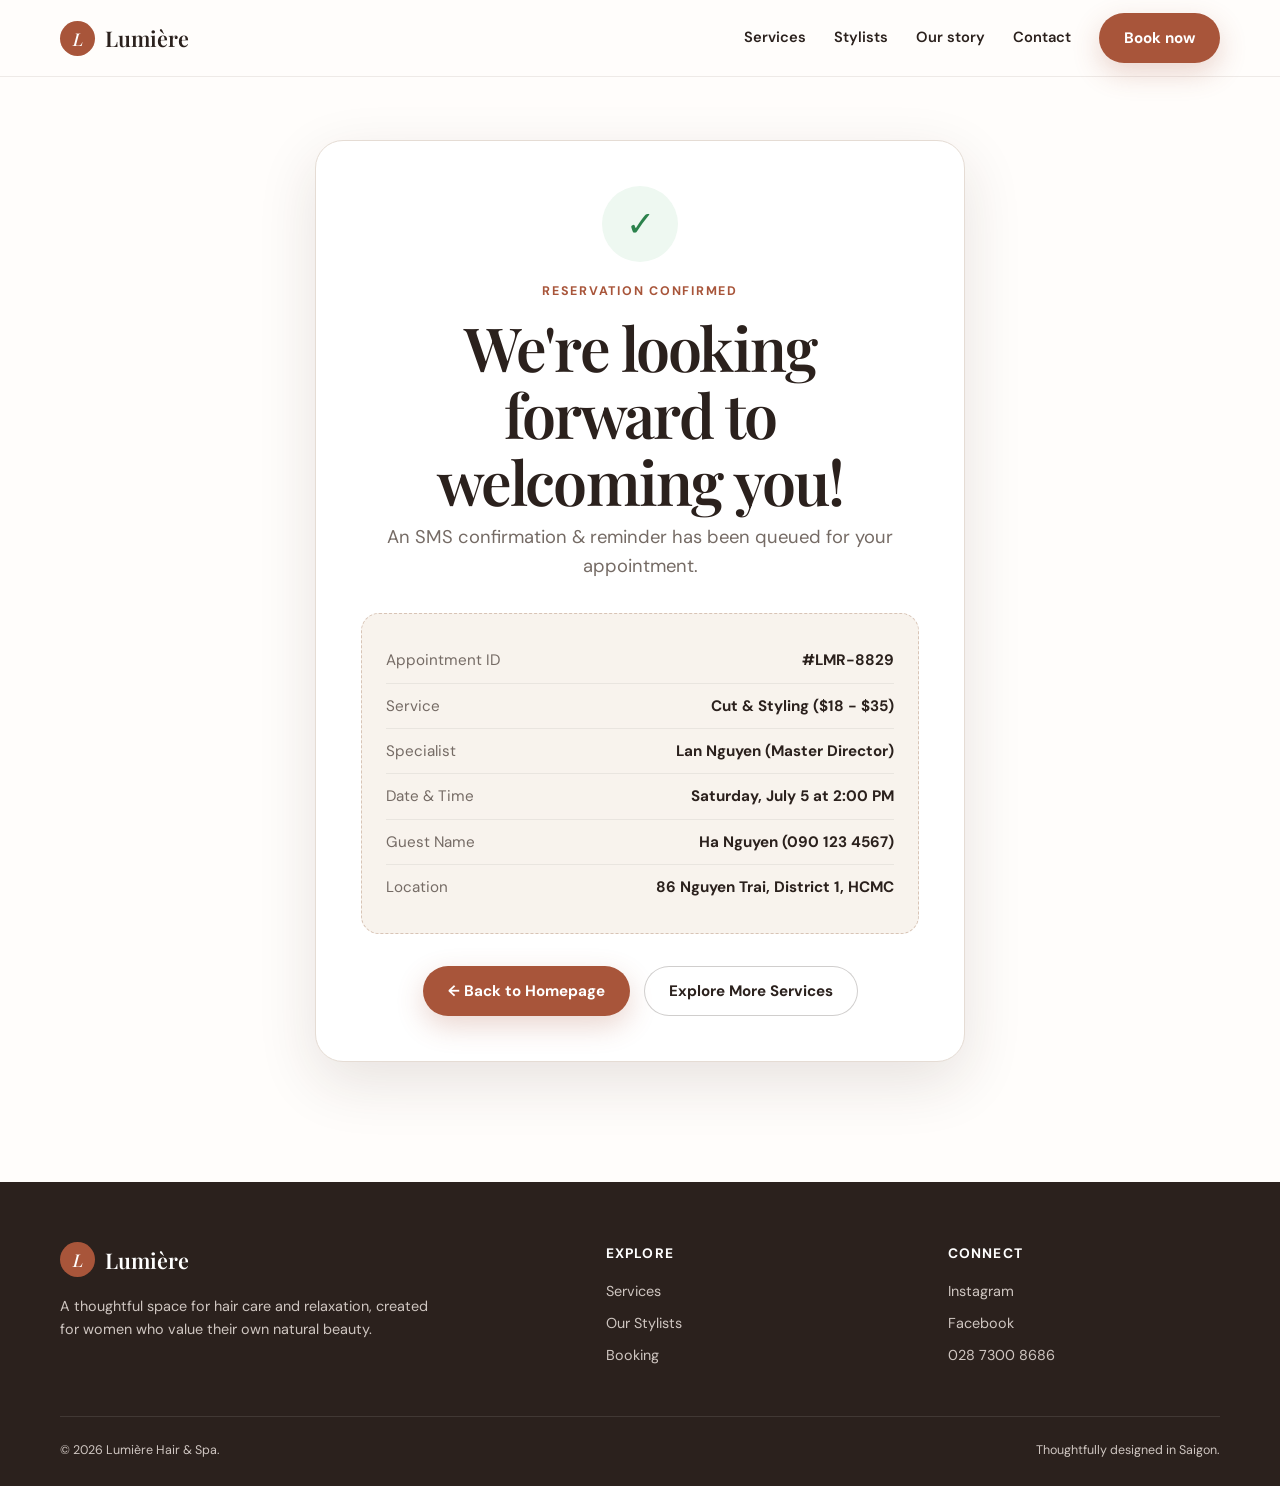
==== preview/booking-confirmed.html @ 1392d0a8 "feat: add more page for preparing presentation" ====
<!doctype html>
<html lang="en">
  <head>
    <meta charset="utf-8" />
    <meta name="viewport" content="width=device-width, initial-scale=1" />
    <meta
      name="description"
      content="Booking confirmation at Lumière Hair & Spa."
    />
    <title>Booking Confirmed — Lumière Hair & Spa</title>
    <link rel="preconnect" href="https://fonts.googleapis.com" />
    <link rel="preconnect" href="https://fonts.gstatic.com" crossorigin />
    <link
      href="https://fonts.googleapis.com/css2?family=DM+Sans:wght@400;500;600;700&family=Playfair+Display:ital,wght@0,600;1,500&display=swap"
      rel="stylesheet"
    />
    <link rel="stylesheet" href="../assets/styles.css" />
  </head>
  <body>
    <header>
      <nav class="nav container" aria-label="Main navigation">
        <a class="brand" href="../index.html" aria-label="Lumière home">
          <span class="brand-mark">L</span> Lumière
        </a>
        <button
          class="menu-toggle"
          type="button"
          aria-label="Open menu"
          aria-expanded="false"
        >
          <span></span><span></span><span></span>
        </button>
        <div class="nav-links">
          <a href="services.html">Services</a>
          <a href="stylists.html">Stylists</a>
          <a href="../index.html#story">Our story</a>
          <a href="../index.html#contact">Contact</a>
          <a class="btn btn-primary" href="booking-flow.html">Book now</a>
        </div>
      </nav>
    </header>

    <main id="app-main">
      <section class="section" style="padding-top: 140px; padding-bottom: 120px;">
        <div class="container">
          <div class="confirmed-card">
            <div class="success-icon">✓</div>
            <p class="eyebrow">Reservation Confirmed</p>
            <h1 class="page-title" style="margin-bottom: 8px;">We're looking forward to welcoming you!</h1>
            <p class="page-subtitle" style="margin-inline: auto;">
              An SMS confirmation &amp; reminder has been queued for your appointment.
            </p>

            <div class="ticket-summary" id="confirmed-details">
              <div class="ticket-row">
                <span class="ticket-label">Appointment ID</span>
                <span class="ticket-value" id="conf-code">#LMR-8829</span>
              </div>
              <div class="ticket-row">
                <span class="ticket-label">Service</span>
                <span class="ticket-value" id="conf-service">Cut &amp; Styling ($18 - $35)</span>
              </div>
              <div class="ticket-row">
                <span class="ticket-label">Specialist</span>
                <span class="ticket-value" id="conf-stylist">Lan Nguyen (Master Director)</span>
              </div>
              <div class="ticket-row">
                <span class="ticket-label">Date &amp; Time</span>
                <span class="ticket-value" id="conf-datetime">Saturday, July 5 at 2:00 PM</span>
              </div>
              <div class="ticket-row">
                <span class="ticket-label">Guest Name</span>
                <span class="ticket-value" id="conf-name">Ha Nguyen (090 123 4567)</span>
              </div>
              <div class="ticket-row">
                <span class="ticket-label">Location</span>
                <span class="ticket-value">86 Nguyen Trai, District 1, HCMC</span>
              </div>
            </div>

            <div style="display: flex; gap: 14px; justify-content: center; flex-wrap: wrap;">
              <a class="btn btn-primary" href="../index.html">← Back to Homepage</a>
              <a class="btn btn-outline" href="services.html">Explore More Services</a>
            </div>
          </div>
        </div>
      </section>
    </main>

    <footer>
      <div class="footer-grid container">
        <div>
          <a class="brand" href="../index.html"><span class="brand-mark">L</span> Lumière</a>
          <p class="footer-copy">
            A thoughtful space for hair care and relaxation, created for women who value their own natural beauty.
          </p>
        </div>
        <div>
          <h3 class="footer-title">Explore</h3>
          <div class="footer-links">
            <a href="services.html">Services</a>
            <a href="stylists.html">Our Stylists</a>
            <a href="booking-flow.html">Booking</a>
          </div>
        </div>
        <div>
          <h3 class="footer-title">Connect</h3>
          <div class="footer-links">
            <a href="#">Instagram</a>
            <a href="#">Facebook</a>
            <a href="tel:02873008686">028 7300 8686</a>
          </div>
        </div>
      </div>
      <div class="copyright container">
        <span>© 2026 Lumière Hair &amp; Spa.</span>
        <span>Thoughtfully designed in Saigon.</span>
      </div>
    </footer>

    <script src="../assets/router.js"></script>
    <script
      src="https://widget.intern2026.zodinet.tech/ez-chat-widget.js"
      data-site-id="ddbc694b-9205-4153-8e6e-43329101c506"
    ></script>
  </body>
</html>
---- assets/styles.css ----
:root {
  --ink: #2b211d;
  --muted: #756b65;
  --cream: #f8f3ed;
  --white: #fffdfb;
  --clay: #a8553a;
  --clay-dark: #87422e;
  --sage: #65756a;
  --line: #e5dcd4;
  --shadow: 0 20px 60px rgba(55, 36, 27, 0.12);
  --shadow-sm: 0 4px 20px rgba(55, 36, 27, 0.06);
}

* {
  box-sizing: border-box;
}
html {
  scroll-behavior: smooth;
}
body {
  margin: 0;
  color: var(--ink);
  background: var(--white);
  font: 16px/1.6 "DM Sans", -apple-system, BlinkMacSystemFont, "Segoe UI", Roboto, sans-serif;
  min-height: 100vh;
  display: flex;
  flex-direction: column;
}
body.menu-open {
  overflow: hidden;
}
main {
  flex: 1 0 auto;
}
img {
  display: block;
  max-width: 100%;
}
a {
  color: inherit;
  text-decoration: none;
}
button {
  font: inherit;
  cursor: pointer;
}
:focus-visible {
  outline: 3px solid rgba(168, 85, 58, 0.35);
  outline-offset: 3px;
}
.container {
  width: min(1160px, calc(100% - 40px));
  margin-inline: auto;
}
.eyebrow {
  margin: 0 0 12px;
  color: var(--clay);
  font-size: 0.78rem;
  font-weight: 700;
  letter-spacing: 0.14em;
  text-transform: uppercase;
}
.section {
  padding: 104px 0;
}
.section-title {
  max-width: 600px;
  margin: 0;
  font: 600 clamp(2.15rem, 4vw, 3.6rem)/1.08 "Playfair Display", serif;
  letter-spacing: -0.035em;
}
.section-copy {
  max-width: 550px;
  margin: 18px 0 0;
  color: var(--muted);
}
.btn {
  display: inline-flex;
  align-items: center;
  justify-content: center;
  gap: 9px;
  min-height: 50px;
  padding: 0 24px;
  border: 1px solid transparent;
  border-radius: 999px;
  font-weight: 700;
  font-size: 0.95rem;
  transition: 0.2s ease;
  cursor: pointer;
}
.btn:hover {
  transform: translateY(-2px);
}
.btn-primary {
  color: white !important;
  background: var(--clay);
  box-shadow: 0 10px 28px rgba(168, 85, 58, 0.24);
}
.btn-primary:hover {
  background: var(--clay-dark);
}
.btn-outline {
  border-color: rgba(43, 33, 29, 0.22);
  background: rgba(255, 255, 255, 0.55);
}
.btn-outline:hover {
  border-color: var(--ink);
  background: white;
}
.btn-sm {
  min-height: 38px;
  padding: 0 16px;
  font-size: 0.85rem;
}

/* Header & Nav */
header {
  position: fixed;
  z-index: 20;
  top: 0;
  width: 100%;
  border-bottom: 1px solid rgba(74, 53, 42, 0.09);
  background: rgba(255, 253, 251, 0.92);
  backdrop-filter: blur(16px);
}
.nav {
  display: flex;
  align-items: center;
  justify-content: space-between;
  min-height: 76px;
}
.brand {
  display: flex;
  align-items: center;
  gap: 10px;
  font: 600 1.35rem "Playfair Display", serif;
}
.brand-mark {
  display: grid;
  place-items: center;
  width: 35px;
  aspect-ratio: 1;
  border-radius: 50%;
  color: white;
  background: var(--clay);
  font: italic 500 1.1rem "Playfair Display", serif;
}
.nav-links {
  display: flex;
  align-items: center;
  gap: 28px;
  font-size: 0.92rem;
  font-weight: 600;
}
.nav-links a:not(.btn) {
  color: var(--ink);
  transition: color 0.15s;
}
.nav-links a:not(.btn):hover,
.nav-links a.active {
  color: var(--clay);
}
.menu-toggle {
  display: none;
  width: 44px;
  height: 44px;
  border: 0;
  background: transparent;
}
.menu-toggle span {
  display: block;
  width: 23px;
  height: 2px;
  margin: 5px auto;
  background: var(--ink);
}

/* Hero Section */
.hero {
  position: relative;
  min-height: 760px;
  padding-top: 76px;
  overflow: hidden;
  background: var(--cream);
}
.hero-image {
  position: absolute;
  inset: 76px 0 0;
  width: 100%;
  height: calc(100% - 76px);
  object-fit: cover;
  object-position: center;
}
.hero::after {
  content: "";
  position: absolute;
  inset: 76px 0 0;
  background: linear-gradient(
    90deg,
    rgba(248, 243, 237, 0.97) 0%,
    rgba(248, 243, 237, 0.92) 24%,
    rgba(248, 243, 237, 0.34) 52%,
    rgba(248, 243, 237, 0.02) 74%
  );
}
.hero-content {
  position: relative;
  z-index: 2;
  display: flex;
  align-items: center;
  min-height: 684px;
}
.hero-copy {
  width: min(610px, 57%);
  padding: 70px 0;
}
.hero h1 {
  margin: 0;
  font: 600 clamp(3.4rem, 6.6vw, 6.4rem)/0.96 "Playfair Display", serif;
  letter-spacing: -0.055em;
}
.hero h1 em {
  display: block;
  color: var(--clay);
  font-weight: 500;
}
.hero-lead {
  max-width: 520px;
  margin: 25px 0 32px;
  color: #5f544e;
  font-size: 1.08rem;
}
.hero-actions {
  display: flex;
  flex-wrap: wrap;
  gap: 12px;
}
.hero-note {
  display: flex;
  align-items: center;
  gap: 12px;
  margin-top: 36px;
  font-size: 0.9rem;
}
.avatars {
  display: flex;
}
.avatar {
  display: grid;
  place-items: center;
  width: 34px;
  height: 34px;
  margin-left: -8px;
  border: 2px solid var(--cream);
  border-radius: 50%;
  color: white;
  background: var(--sage);
  font-size: 0.68rem;
  font-weight: 700;
}
.avatar:first-child {
  margin-left: 0;
  background: var(--clay);
}
.avatar:last-child {
  background: #b79577;
}
.stars {
  color: #bd743f;
  letter-spacing: 1px;
}

/* Trust Bar */
.trust {
  border-block: 1px solid var(--line);
  background: white;
}
.trust-grid {
  display: grid;
  grid-template-columns: repeat(4, 1fr);
}
.trust-item {
  padding: 25px 28px;
  border-right: 1px solid var(--line);
  text-align: center;
}
.trust-item:last-child {
  border-right: 0;
}
.trust-item strong {
  display: block;
  font: 600 1.75rem "Playfair Display", serif;
}
.trust-item span {
  color: var(--muted);
  font-size: 0.82rem;
}

/* Services section */
.section-head {
  display: flex;
  align-items: end;
  justify-content: space-between;
  gap: 40px;
  margin-bottom: 45px;
}
.service-grid {
  display: grid;
  grid-template-columns: repeat(3, 1fr);
  gap: 20px;
}
.service-card {
  position: relative;
  min-height: 340px;
  padding: 32px;
  border: 1px solid var(--line);
  border-radius: 24px;
  overflow: hidden;
  background: var(--cream);
  transition: 0.25s ease;
  display: flex;
  flex-direction: column;
}
.service-card:hover {
  transform: translateY(-5px);
  border-color: #d8c6b9;
  box-shadow: var(--shadow);
}
.service-card:nth-child(2) {
  background: #edf0eb;
}
.service-card:nth-child(3) {
  background: #f1e8e2;
}
.service-no {
  color: var(--clay);
  font-size: 0.74rem;
  font-weight: 700;
  letter-spacing: 0.15em;
}
.service-card h3 {
  max-width: 240px;
  margin: 28px 0 12px;
  font: 600 1.85rem/1.12 "Playfair Display", serif;
}
.service-card p {
  margin: 0 0 24px;
  color: var(--muted);
  font-size: 0.92rem;
}
.service-foot {
  margin-top: auto;
  display: flex;
  align-items: center;
  justify-content: space-between;
}
.price {
  font-weight: 700;
  color: var(--ink);
}
.arrow {
  display: grid;
  place-items: center;
  width: 42px;
  height: 42px;
  border: 1px solid rgba(43, 33, 29, 0.18);
  border-radius: 50%;
  font-size: 1.2rem;
  transition: 0.2s;
}
.service-card:hover .arrow {
  color: white;
  border-color: var(--clay);
  background: var(--clay);
}

/* About section */
.about {
  overflow: hidden;
  background: var(--ink);
  color: white;
}
.about-grid {
  display: grid;
  grid-template-columns: 0.95fr 1.05fr;
  align-items: center;
  gap: 80px;
}
.about-visual {
  position: relative;
  min-height: 520px;
}
.about-photo {
  position: absolute;
  inset: 0 70px 60px 0;
  border-radius: 140px 140px 24px 24px;
  background: linear-gradient(145deg, #b97b58, #6a4b3b);
}
.about-photo::before {
  content: "L";
  position: absolute;
  inset: 0;
  display: grid;
  place-items: center;
  color: rgba(255, 255, 255, 0.18);
  font: italic 500 15rem "Playfair Display", serif;
}
.about-badge {
  position: absolute;
  right: 0;
  bottom: 0;
  display: grid;
  place-items: center;
  width: 180px;
  aspect-ratio: 1;
  padding: 30px;
  border-radius: 50%;
  color: var(--ink);
  background: #d8b79f;
  text-align: center;
  font: 600 1.12rem/1.3 "Playfair Display", serif;
  transform: rotate(-7deg);
}
.about .section-title {
  max-width: 520px;
}
.about .section-copy {
  color: #bdb4af;
}
.feature-list {
  display: grid;
  gap: 16px;
  margin: 32px 0 38px;
  padding: 0;
  list-style: none;
}
.feature-list li {
  display: flex;
  align-items: center;
  gap: 12px;
  color: #e8dfda;
}
.check {
  display: grid;
  flex: 0 0 auto;
  place-items: center;
  width: 25px;
  height: 25px;
  border-radius: 50%;
  color: white;
  background: var(--clay);
  font-size: 0.76rem;
}

/* Booking & chat demo section */
.booking {
  background: var(--cream);
}
.booking-grid {
  display: grid;
  grid-template-columns: 0.8fr 1.2fr;
  gap: 70px;
}
.booking-aside {
  padding-top: 18px;
}
.contact-list {
  display: grid;
  gap: 18px;
  margin-top: 36px;
}
.contact-item {
  display: flex;
  gap: 14px;
  color: var(--muted);
}
.contact-icon {
  display: grid;
  flex: 0 0 auto;
  place-items: center;
  width: 42px;
  height: 42px;
  border-radius: 50%;
  color: var(--clay);
  background: white;
}
.contact-item strong {
  display: block;
  color: var(--ink);
  font-size: 0.9rem;
}
.booking-card {
  max-width: 480px;
  width: 100%;
  margin-inline: auto;
  border: 1px solid #d9e0ec;
  border-radius: 28px;
  overflow: hidden;
  background: #f7f9fc;
  box-shadow: var(--shadow);
  user-select: none;
}
.widget-head {
  display: flex;
  align-items: center;
  gap: 12px;
  padding: 16px 18px;
  color: white;
  background: var(--clay);
}
.widget-bot {
  display: grid;
  place-items: center;
  width: 38px;
  height: 38px;
  border-radius: 50%;
  background: rgba(255, 255, 255, 0.18);
  font-size: 1.15rem;
}
.widget-head strong {
  display: block;
  font-size: 0.95rem;
  line-height: 1.2;
}
.widget-status {
  color: #dce7ff;
  font-size: 0.75rem;
}
.widget-status::before {
  content: "";
  display: inline-block;
  width: 7px;
  height: 7px;
  margin-right: 5px;
  border-radius: 50%;
  background: #6af0a7;
}
.widget-refresh {
  margin-left: auto;
  font-size: 1.3rem;
}
.widget-body {
  min-height: 450px;
  padding: 20px 18px;
  color: #34415a;
  background: #f7f9fc;
}
.chat-row {
  display: flex;
  align-items: flex-end;
  gap: 9px;
  margin: 13px 0;
}
.chat-row.user {
  justify-content: flex-end;
}
.chat-avatar {
  display: grid;
  flex: 0 0 auto;
  place-items: center;
  width: 28px;
  height: 28px;
  border-radius: 50%;
  color: white;
  background: var(--clay);
  font-size: 0.8rem;
}
.bubble {
  max-width: 80%;
  padding: 12px 15px;
  border: 1px solid #e3e7ef;
  border-radius: 10px 18px 18px;
  background: white;
  box-shadow: 0 2px 5px rgba(38, 57, 89, 0.06);
  font-size: 0.9rem;
  line-height: 1.45;
}
.user .bubble {
  color: white;
  border: 0;
  border-radius: 18px 10px 18px 18px;
  background: var(--clay);
}
.widget-date {
  margin: 0 0 16px 37px;
  color: #8c9ab5;
  font-size: 0.74rem;
}
.time-grid {
  display: grid;
  grid-template-columns: 1fr 1fr;
  gap: 9px;
  margin: 0 0 10px 37px;
}
.time-slot {
  padding: 10px 12px;
  border: 1px solid #dce2ed;
  border-radius: 12px;
  background: white;
}
.time-slot strong {
  display: block;
  color: #1e2d47;
  line-height: 1.1;
}
.time-slot span {
  color: #8ea0bd;
  font-size: 0.72rem;
}
.time-slot.selected {
  position: relative;
  color: white;
  border-color: var(--clay);
  background: var(--clay);
}
.time-slot.selected strong,
.time-slot.selected span {
  color: white;
}
.time-slot.selected::after {
  content: "✓";
  position: absolute;
  top: 8px;
  right: 10px;
}
.timezone {
  margin-left: 37px;
  color: #93a2bb;
  font-size: 0.7rem;
}
.widget-input {
  display: flex;
  align-items: center;
  gap: 10px;
  margin: 12px;
  padding: 10px 11px 10px 18px;
  border: 1px solid #e1e6ef;
  border-radius: 999px;
  color: #9ba8bd;
  background: white;
  font-size: 0.85rem;
}
.send-icon {
  display: grid;
  place-items: center;
  width: 34px;
  height: 34px;
  margin-left: auto;
  border-radius: 50%;
  color: white;
  background: var(--clay);
}
.demo-note {
  margin: 14px 0 0;
  color: var(--muted);
  text-align: center;
  font-size: 0.8rem;
}

/* Testimonial */
.testimonial {
  text-align: center;
}
.quote-mark {
  color: #d5b29d;
  font: 600 5rem/0.7 "Playfair Display", serif;
}
blockquote {
  max-width: 850px;
  margin: 28px auto;
  font: 500 clamp(1.6rem, 3.3vw, 2.7rem)/1.35 "Playfair Display", serif;
}
.reviewer {
  color: var(--muted);
  font-size: 0.9rem;
}
.reviewer strong {
  color: var(--ink);
}

/* Footer */
footer {
  padding: 60px 0 26px;
  color: #cfc6c1;
  background: var(--ink);
  margin-top: auto;
}
.footer-grid {
  display: grid;
  grid-template-columns: 1.4fr 0.8fr 0.8fr;
  gap: 70px;
  padding-bottom: 48px;
}
footer .brand {
  color: white;
}
.footer-copy {
  max-width: 370px;
  margin: 18px 0 0;
  font-size: 0.9rem;
}
.footer-title {
  margin: 0 0 16px;
  color: white;
  font-size: 0.86rem;
  letter-spacing: 0.08em;
  text-transform: uppercase;
}
.footer-links {
  display: grid;
  gap: 9px;
  font-size: 0.9rem;
}
.footer-links a {
  color: #cfc6c1;
  transition: color 0.15s;
}
.footer-links a:hover {
  color: white;
}
.copyright {
  display: flex;
  justify-content: space-between;
  gap: 30px;
  padding-top: 24px;
  border-top: 1px solid rgba(255, 255, 255, 0.1);
  font-size: 0.78rem;
}

/* ============================================================
   SUBPAGE & PREVIEW STYLES
   ============================================================ */

.page-header {
  padding: 130px 0 50px;
  background: linear-gradient(180deg, var(--cream) 0%, var(--white) 100%);
  border-bottom: 1px solid var(--line);
}
.breadcrumbs {
  display: flex;
  align-items: center;
  gap: 8px;
  font-size: 0.85rem;
  color: var(--muted);
  margin-bottom: 16px;
}
.breadcrumbs a {
  color: var(--clay);
  font-weight: 500;
}
.breadcrumbs a:hover {
  text-decoration: underline;
}
.breadcrumbs span.sep {
  opacity: 0.4;
}
.page-title {
  font: 600 clamp(2.4rem, 5vw, 3.8rem)/1.1 "Playfair Display", serif;
  margin: 0 0 16px;
  letter-spacing: -0.03em;
}
.page-subtitle {
  font-size: 1.15rem;
  color: var(--muted);
  max-width: 680px;
  margin: 0;
}
.page-meta-tags {
  display: flex;
  flex-wrap: wrap;
  gap: 12px;
  margin-top: 24px;
}
.tag-badge {
  display: inline-flex;
  align-items: center;
  gap: 6px;
  padding: 6px 14px;
  border-radius: 999px;
  background: white;
  border: 1px solid var(--line);
  font-size: 0.84rem;
  font-weight: 600;
  color: var(--ink);
}
.tag-badge.highlight {
  background: #fbf1ec;
  border-color: #e8cfc4;
  color: var(--clay);
}

/* Detail layout */
.detail-grid {
  display: grid;
  grid-template-columns: 1.4fr 0.8fr;
  gap: 50px;
  padding: 60px 0 100px;
}
.content-block {
  margin-bottom: 48px;
}
.content-block h2 {
  font: 600 1.85rem/1.2 "Playfair Display", serif;
  margin: 0 0 20px;
}
.content-block p {
  color: #4a3e38;
  font-size: 1rem;
  line-height: 1.7;
}

/* Procedures / Steps list */
.step-list {
  display: grid;
  gap: 20px;
  margin: 24px 0;
  padding: 0;
  list-style: none;
}
.step-item {
  display: flex;
  gap: 20px;
  padding: 22px;
  border-radius: 18px;
  border: 1px solid var(--line);
  background: var(--white);
  box-shadow: var(--shadow-sm);
  transition: transform 0.2s ease;
}
.step-item:hover {
  transform: translateX(4px);
  border-color: #d8c6b9;
}
.step-num {
  display: grid;
  place-items: center;
  flex: 0 0 auto;
  width: 44px;
  height: 44px;
  border-radius: 50%;
  background: var(--cream);
  color: var(--clay);
  font: 700 1.1rem "Playfair Display", serif;
  border: 1px solid var(--line);
}
.step-content h4 {
  margin: 0 0 6px;
  font-size: 1.1rem;
}
.step-content p {
  margin: 0;
  font-size: 0.92rem;
  color: var(--muted);
  line-height: 1.55;
}

/* Pricing table */
.price-table {
  width: 100%;
  border-collapse: collapse;
  border: 1px solid var(--line);
  border-radius: 16px;
  overflow: hidden;
  background: white;
  margin-top: 20px;
  box-shadow: var(--shadow-sm);
}
.price-table th,
.price-table td {
  padding: 16px 20px;
  text-align: left;
  border-bottom: 1px solid var(--line);
}
.price-table th {
  background: var(--cream);
  font-weight: 700;
  font-size: 0.85rem;
  letter-spacing: 0.05em;
  text-transform: uppercase;
  color: var(--ink);
}
.price-table tr:last-child td {
  border-bottom: none;
}
.price-table td strong {
  color: var(--clay);
  font-size: 1.05rem;
}

/* Sticky sidebar box */
.sidebar-box {
  position: sticky;
  top: 100px;
  background: var(--cream);
  border: 1px solid var(--line);
  border-radius: 24px;
  padding: 32px;
  box-shadow: var(--shadow);
}
.sidebar-box h3 {
  font: 600 1.6rem "Playfair Display", serif;
  margin: 0 0 12px;
}
.sidebar-price-row {
  display: flex;
  align-items: baseline;
  gap: 8px;
  margin: 20px 0 24px;
  padding-bottom: 20px;
  border-bottom: 1px solid var(--line);
}
.sidebar-price-big {
  font: 700 2.2rem "Playfair Display", serif;
  color: var(--clay);
}
.sidebar-per {
  color: var(--muted);
  font-size: 0.9rem;
}
.sidebar-features {
  display: grid;
  gap: 12px;
  margin: 0 0 28px;
  padding: 0;
  list-style: none;
  font-size: 0.92rem;
}
.sidebar-features li {
  display: flex;
  align-items: center;
  gap: 10px;
  color: #4a3e38;
}

/* Stylist profiles grid */
.stylist-grid {
  display: grid;
  grid-template-columns: repeat(3, 1fr);
  gap: 24px;
  margin: 36px 0;
}
.stylist-card {
  background: white;
  border: 1px solid var(--line);
  border-radius: 20px;
  overflow: hidden;
  box-shadow: var(--shadow-sm);
  transition: transform 0.25s ease, box-shadow 0.25s ease;
  display: flex;
  flex-direction: column;
}
.stylist-card:hover {
  transform: translateY(-6px);
  box-shadow: var(--shadow);
  border-color: #d8c6b9;
}
.stylist-avatar-box {
  height: 200px;
  background: linear-gradient(135deg, #dfc6b4, #b98a72);
  display: flex;
  align-items: center;
  justify-content: center;
  position: relative;
}
.stylist-avatar-circle {
  width: 90px;
  height: 90px;
  border-radius: 50%;
  background: white;
  display: grid;
  place-items: center;
  font: italic 600 2.2rem "Playfair Display", serif;
  color: var(--clay);
  box-shadow: 0 8px 24px rgba(0, 0, 0, 0.15);
}
.stylist-badge-top {
  position: absolute;
  top: 14px;
  right: 14px;
  background: rgba(255, 253, 251, 0.92);
  padding: 4px 10px;
  border-radius: 999px;
  font-size: 0.74rem;
  font-weight: 700;
  color: var(--clay);
}
.stylist-info {
  padding: 24px;
  flex: 1;
  display: flex;
  flex-direction: column;
}
.stylist-info h3 {
  font: 600 1.4rem "Playfair Display", serif;
  margin: 0 0 4px;
}
.stylist-role {
  color: var(--clay);
  font-size: 0.85rem;
  font-weight: 600;
  margin-bottom: 12px;
}
.stylist-desc {
  font-size: 0.9rem;
  color: var(--muted);
  margin: 0 0 20px;
  line-height: 1.5;
}
.stylist-meta {
  margin-top: auto;
  padding-top: 16px;
  border-top: 1px solid var(--line);
  display: flex;
  justify-content: space-between;
  align-items: center;
  font-size: 0.85rem;
}

/* Interactive Booking Form Preview */
.booking-flow-card {
  max-width: 800px;
  margin: 0 auto;
  background: white;
  border: 1px solid var(--line);
  border-radius: 28px;
  padding: 40px;
  box-shadow: var(--shadow);
}
.form-group {
  margin-bottom: 24px;
}
.form-label {
  display: block;
  font-weight: 700;
  font-size: 0.9rem;
  margin-bottom: 8px;
  color: var(--ink);
}
.form-select,
.form-input,
.form-textarea {
  width: 100%;
  padding: 14px 18px;
  border: 1px solid var(--line);
  border-radius: 12px;
  font-family: inherit;
  font-size: 0.95rem;
  color: var(--ink);
  background: var(--white);
  transition: border-color 0.2s, box-shadow 0.2s;
}
.form-select:focus,
.form-input:focus,
.form-textarea:focus {
  outline: none;
  border-color: var(--clay);
  box-shadow: 0 0 0 3px rgba(168, 85, 58, 0.15);
}
.form-row {
  display: grid;
  grid-template-columns: 1fr 1fr;
  gap: 20px;
}
.radio-cards-grid {
  display: grid;
  grid-template-columns: repeat(3, 1fr);
  gap: 14px;
}
.radio-card-label {
  border: 1px solid var(--line);
  border-radius: 14px;
  padding: 16px;
  cursor: pointer;
  background: var(--white);
  transition: 0.2s;
  display: block;
}
.radio-card-label:hover {
  border-color: #d8c6b9;
}
.radio-card-label input[type="radio"] {
  display: none;
}
.radio-card-label.selected,
.radio-card-label:has(input:checked) {
  border-color: var(--clay);
  background: #fdf7f3;
}
.radio-card-title {
  font-weight: 700;
  display: block;
  margin-bottom: 4px;
}
.radio-card-sub {
  font-size: 0.8rem;
  color: var(--muted);
  display: block;
}

/* Confirmation preview box */
.confirmed-card {
  max-width: 650px;
  margin: 0 auto;
  background: white;
  border: 1px solid var(--line);
  border-radius: 28px;
  padding: 45px;
  box-shadow: var(--shadow);
  text-align: center;
}
.success-icon {
  width: 76px;
  height: 76px;
  border-radius: 50%;
  background: #eef8f1;
  color: #2b824c;
  display: grid;
  place-items: center;
  font-size: 2.2rem;
  margin: 0 auto 20px;
}
.ticket-summary {
  margin: 32px 0;
  padding: 24px;
  background: var(--cream);
  border-radius: 18px;
  text-align: left;
  border: 1px dashed #d8c4b6;
}
.ticket-row {
  display: flex;
  justify-content: space-between;
  padding: 10px 0;
  border-bottom: 1px solid rgba(0, 0, 0, 0.06);
  font-size: 0.95rem;
}
.ticket-row:last-child {
  border-bottom: none;
}
.ticket-label {
  color: var(--muted);
}
.ticket-value {
  font-weight: 700;
  color: var(--ink);
}

/* FAQ cards */
.faq-grid {
  display: grid;
  gap: 16px;
  margin-top: 20px;
}
.faq-item {
  border: 1px solid var(--line);
  border-radius: 16px;
  padding: 20px 24px;
  background: white;
}
.faq-item h4 {
  margin: 0 0 8px;
  font-size: 1.05rem;
  color: var(--ink);
}
.faq-item p {
  margin: 0;
  font-size: 0.92rem;
  color: var(--muted);
  line-height: 1.6;
}

/* Page Transition / SPA indicator */
#spa-loading-bar {
  position: fixed;
  top: 0;
  left: 0;
  height: 3px;
  background: var(--clay);
  z-index: 9999;
  width: 0%;
  transition: width 0.25s ease-out, opacity 0.25s ease;
  pointer-events: none;
  opacity: 0;
}
#spa-loading-bar.loading {
  opacity: 1;
  width: 75%;
}
#spa-loading-bar.done {
  width: 100%;
  opacity: 0;
}

/* Responsive */
@media (max-width: 900px) {
  .nav-links {
    position: fixed;
    inset: 76px 0 auto;
    display: none;
    padding: 28px 20px 34px;
    border-bottom: 1px solid var(--line);
    background: var(--white);
    flex-direction: column;
    align-items: stretch;
    text-align: center;
  }
  .nav-links.open {
    display: flex;
  }
  .menu-toggle {
    display: block;
  }
  .hero {
    min-height: 710px;
  }
  .hero::after {
    background: linear-gradient(
      90deg,
      rgba(248, 243, 237, 0.97),
      rgba(248, 243, 237, 0.76) 64%,
      rgba(248, 243, 237, 0.22)
    );
  }
  .hero-image {
    object-position: 64% center;
  }
  .hero-copy {
    width: 76%;
  }
  .trust-grid {
    grid-template-columns: 1fr 1fr;
  }
  .trust-item:nth-child(2) {
    border-right: 0;
  }
  .trust-item:nth-child(-n + 2) {
    border-bottom: 1px solid var(--line);
  }
  .service-grid {
    grid-template-columns: 1fr 1fr;
  }
  .service-card:last-child {
    grid-column: 1 / -1;
  }
  .about-grid,
  .booking-grid,
  .detail-grid {
    grid-template-columns: 1fr;
    gap: 50px;
  }
  .stylist-grid {
    grid-template-columns: 1fr 1fr;
  }
  .radio-cards-grid {
    grid-template-columns: 1fr;
  }
  .about-visual {
    min-height: 440px;
  }
  .footer-grid {
    grid-template-columns: 1fr 1fr;
  }
  .footer-grid > div:first-child {
    grid-column: 1 / -1;
  }
}

@media (max-width: 600px) {
  .container {
    width: min(100% - 28px, 1160px);
  }
  .section {
    padding: 78px 0;
  }
  .hero {
    min-height: 760px;
  }
  .hero-image {
    object-position: 69% center;
    opacity: 0.55;
  }
  .hero::after {
    background: linear-gradient(
      90deg,
      rgba(248, 243, 237, 0.98),
      rgba(248, 243, 237, 0.62)
    );
  }
  .hero-copy {
    width: 100%;
    padding-bottom: 40px;
  }
  .hero h1 {
    font-size: clamp(3.15rem, 16vw, 4.6rem);
  }
  .hero-lead {
    max-width: 94%;
  }
  .hero-actions .btn {
    width: 100%;
  }
  .trust-item {
    padding: 20px 10px;
  }
  .section-head {
    align-items: start;
    margin-bottom: 32px;
    flex-direction: column;
  }
  .service-grid,
  .stylist-grid {
    grid-template-columns: 1fr;
  }
  .service-card:last-child {
    grid-column: auto;
  }
  .about-visual {
    min-height: 360px;
  }
  .about-photo {
    right: 35px;
    bottom: 35px;
  }
  .about-badge {
    width: 125px;
    padding: 20px;
    font-size: 0.9rem;
  }
  .booking-card {
    max-width: 440px;
  }
  .widget-body {
    min-height: 480px;
    padding-inline: 12px;
  }
  .footer-grid {
    grid-template-columns: 1fr;
    gap: 35px;
  }
  .footer-grid > div:first-child {
    grid-column: auto;
  }
  .copyright {
    flex-direction: column;
    gap: 6px;
  }
  .form-row {
    grid-template-columns: 1fr;
  }
  .booking-flow-card,
  .confirmed-card {
    padding: 24px 18px;
  }
}
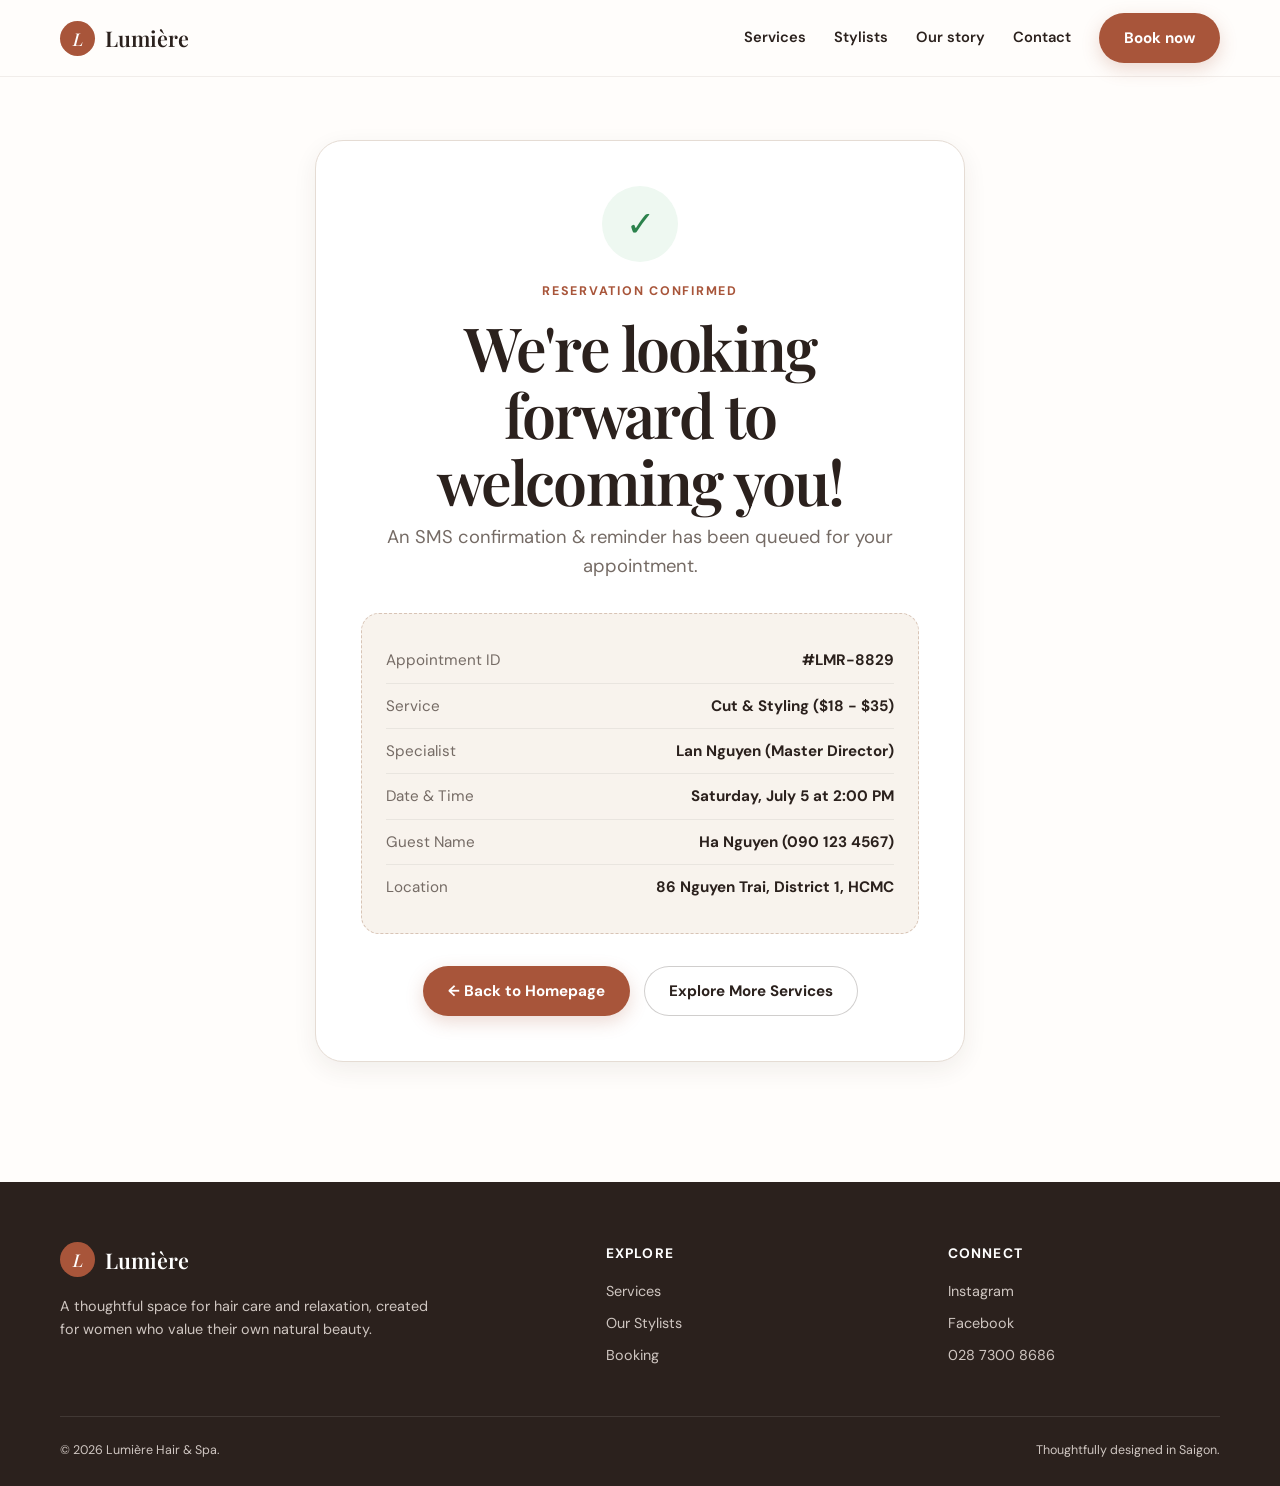
==== commit 38d3d02a: "refactor: embed chat widget script once in index.html, remove duplicate script tags from subpages" ====
--- a/preview/booking-confirmed.html
+++ b/preview/booking-confirmed.html
@@ -31,11 +31,11 @@
           <span></span><span></span><span></span>
         </button>
         <div class="nav-links">
-          <a href="services.html">Services</a>
-          <a href="stylists.html">Stylists</a>
+          <a href="../preview/services.html">Services</a>
+          <a href="../preview/stylists.html">Stylists</a>
           <a href="../index.html#story">Our story</a>
           <a href="../index.html#contact">Contact</a>
-          <a class="btn btn-primary" href="booking-flow.html">Book now</a>
+          <a class="btn btn-primary" href="../preview/booking-flow.html">Book now</a>
         </div>
       </nav>
     </header>
@@ -80,7 +80,7 @@
 
             <div style="display: flex; gap: 14px; justify-content: center; flex-wrap: wrap;">
               <a class="btn btn-primary" href="../index.html">← Back to Homepage</a>
-              <a class="btn btn-outline" href="services.html">Explore More Services</a>
+              <a class="btn btn-outline" href="../preview/services.html">Explore More Services</a>
             </div>
           </div>
         </div>
@@ -98,9 +98,9 @@
         <div>
           <h3 class="footer-title">Explore</h3>
           <div class="footer-links">
-            <a href="services.html">Services</a>
-            <a href="stylists.html">Our Stylists</a>
-            <a href="booking-flow.html">Booking</a>
+            <a href="../preview/services.html">Services</a>
+            <a href="../preview/stylists.html">Our Stylists</a>
+            <a href="../preview/booking-flow.html">Booking</a>
           </div>
         </div>
         <div>
@@ -119,9 +119,5 @@
     </footer>
 
     <script src="../assets/router.js"></script>
-    <script
-      src="https://widget.intern2026.zodinet.tech/ez-chat-widget.js"
-      data-site-id="ddbc694b-9205-4153-8e6e-43329101c506"
-    ></script>
   </body>
 </html>
--- a/assets/styles.css
+++ b/assets/styles.css
@@ -7,15 +7,16 @@
   --clay-dark: #87422e;
   --sage: #65756a;
   --line: #e5dcd4;
-  --shadow: 0 20px 60px rgba(55, 36, 27, 0.12);
-  --shadow-sm: 0 4px 20px rgba(55, 36, 27, 0.06);
+  --shadow: 0 8px 24px rgba(55, 36, 27, 0.07);
+  --shadow-sm: 0 2px 10px rgba(55, 36, 27, 0.04);
 }
 
 * {
   box-sizing: border-box;
 }
 html {
-  scroll-behavior: smooth;
+  -webkit-font-smoothing: antialiased;
+  -moz-osx-font-smoothing: grayscale;
 }
 body {
   margin: 0;
@@ -94,14 +95,14 @@
 .btn-primary {
   color: white !important;
   background: var(--clay);
-  box-shadow: 0 10px 28px rgba(168, 85, 58, 0.24);
+  box-shadow: 0 6px 18px rgba(168, 85, 58, 0.22);
 }
 .btn-primary:hover {
   background: var(--clay-dark);
 }
 .btn-outline {
   border-color: rgba(43, 33, 29, 0.22);
-  background: rgba(255, 255, 255, 0.55);
+  background: rgba(255, 255, 255, 0.8);
 }
 .btn-outline:hover {
   border-color: var(--ink);
@@ -113,15 +114,14 @@
   font-size: 0.85rem;
 }
 
-/* Header & Nav */
+/* Header & Nav - Pure solid background without expensive backdrop blur */
 header {
   position: fixed;
   z-index: 20;
   top: 0;
   width: 100%;
-  border-bottom: 1px solid rgba(74, 53, 42, 0.09);
-  background: rgba(255, 253, 251, 0.92);
-  backdrop-filter: blur(16px);
+  border-bottom: 1px solid rgba(74, 53, 42, 0.08);
+  background: var(--white);
 }
 .nav {
   display: flex;
@@ -317,12 +317,12 @@
   border-radius: 24px;
   overflow: hidden;
   background: var(--cream);
-  transition: 0.25s ease;
+  transition: transform 0.2s ease, box-shadow 0.2s ease, border-color 0.2s ease;
   display: flex;
   flex-direction: column;
 }
 .service-card:hover {
-  transform: translateY(-5px);
+  transform: translateY(-4px);
   border-color: #d8c6b9;
   box-shadow: var(--shadow);
 }
@@ -394,16 +394,15 @@
   position: absolute;
   inset: 0 70px 60px 0;
   border-radius: 140px 140px 24px 24px;
+  overflow: hidden;
   background: linear-gradient(145deg, #b97b58, #6a4b3b);
 }
-.about-photo::before {
-  content: "L";
-  position: absolute;
-  inset: 0;
-  display: grid;
-  place-items: center;
-  color: rgba(255, 255, 255, 0.18);
-  font: italic 500 15rem "Playfair Display", serif;
+.about-photo img {
+  width: 100%;
+  height: 100%;
+  object-fit: cover;
+  object-position: center top;
+  display: block;
 }
 .about-badge {
   position: absolute;
@@ -945,12 +944,12 @@
   border-radius: 20px;
   overflow: hidden;
   box-shadow: var(--shadow-sm);
-  transition: transform 0.25s ease, box-shadow 0.25s ease;
+  transition: transform 0.2s ease, box-shadow 0.2s ease, border-color 0.2s ease;
   display: flex;
   flex-direction: column;
 }
 .stylist-card:hover {
-  transform: translateY(-6px);
+  transform: translateY(-4px);
   box-shadow: var(--shadow);
   border-color: #d8c6b9;
 }
@@ -1191,6 +1190,81 @@
   opacity: 0;
 }
 
+/* ============================================================
+   CONTACT SECTION (standalone)
+   ============================================================ */
+.contact-section {
+  background: var(--white);
+  padding: 104px 0;
+}
+.contact-section-grid {
+  display: grid;
+  grid-template-columns: 1fr 1.1fr;
+  gap: 70px;
+  align-items: start;
+}
+.contact-form-card {
+  background: var(--cream);
+  border: 1px solid var(--line);
+  border-radius: 24px;
+  padding: 36px;
+}
+.contact-form-card h3 {
+  font: 600 1.6rem "Playfair Display", serif;
+  margin: 0 0 24px;
+}
+.contact-info-block {
+  display: grid;
+  gap: 24px;
+}
+.contact-info-item {
+  display: flex;
+  gap: 18px;
+  align-items: flex-start;
+}
+.contact-info-icon {
+  flex: 0 0 auto;
+  width: 48px;
+  height: 48px;
+  border-radius: 14px;
+  background: var(--cream);
+  border: 1px solid var(--line);
+  display: grid;
+  place-items: center;
+  font-size: 1.25rem;
+}
+.contact-info-text strong {
+  display: block;
+  font-size: 0.9rem;
+  font-weight: 700;
+  margin-bottom: 3px;
+  color: var(--ink);
+}
+.contact-info-text span {
+  color: var(--muted);
+  font-size: 0.92rem;
+  line-height: 1.5;
+}
+.map-embed {
+  margin-top: 32px;
+  border-radius: 20px;
+  overflow: hidden;
+  border: 1px solid var(--line);
+  box-shadow: var(--shadow-sm);
+}
+.map-embed iframe {
+  display: block;
+  width: 100%;
+  height: 260px;
+  border: 0;
+}
+@media (max-width: 900px) {
+  .contact-section-grid {
+    grid-template-columns: 1fr;
+    gap: 48px;
+  }
+}
+
 /* Responsive */
 @media (max-width: 900px) {
   .nav-links {
